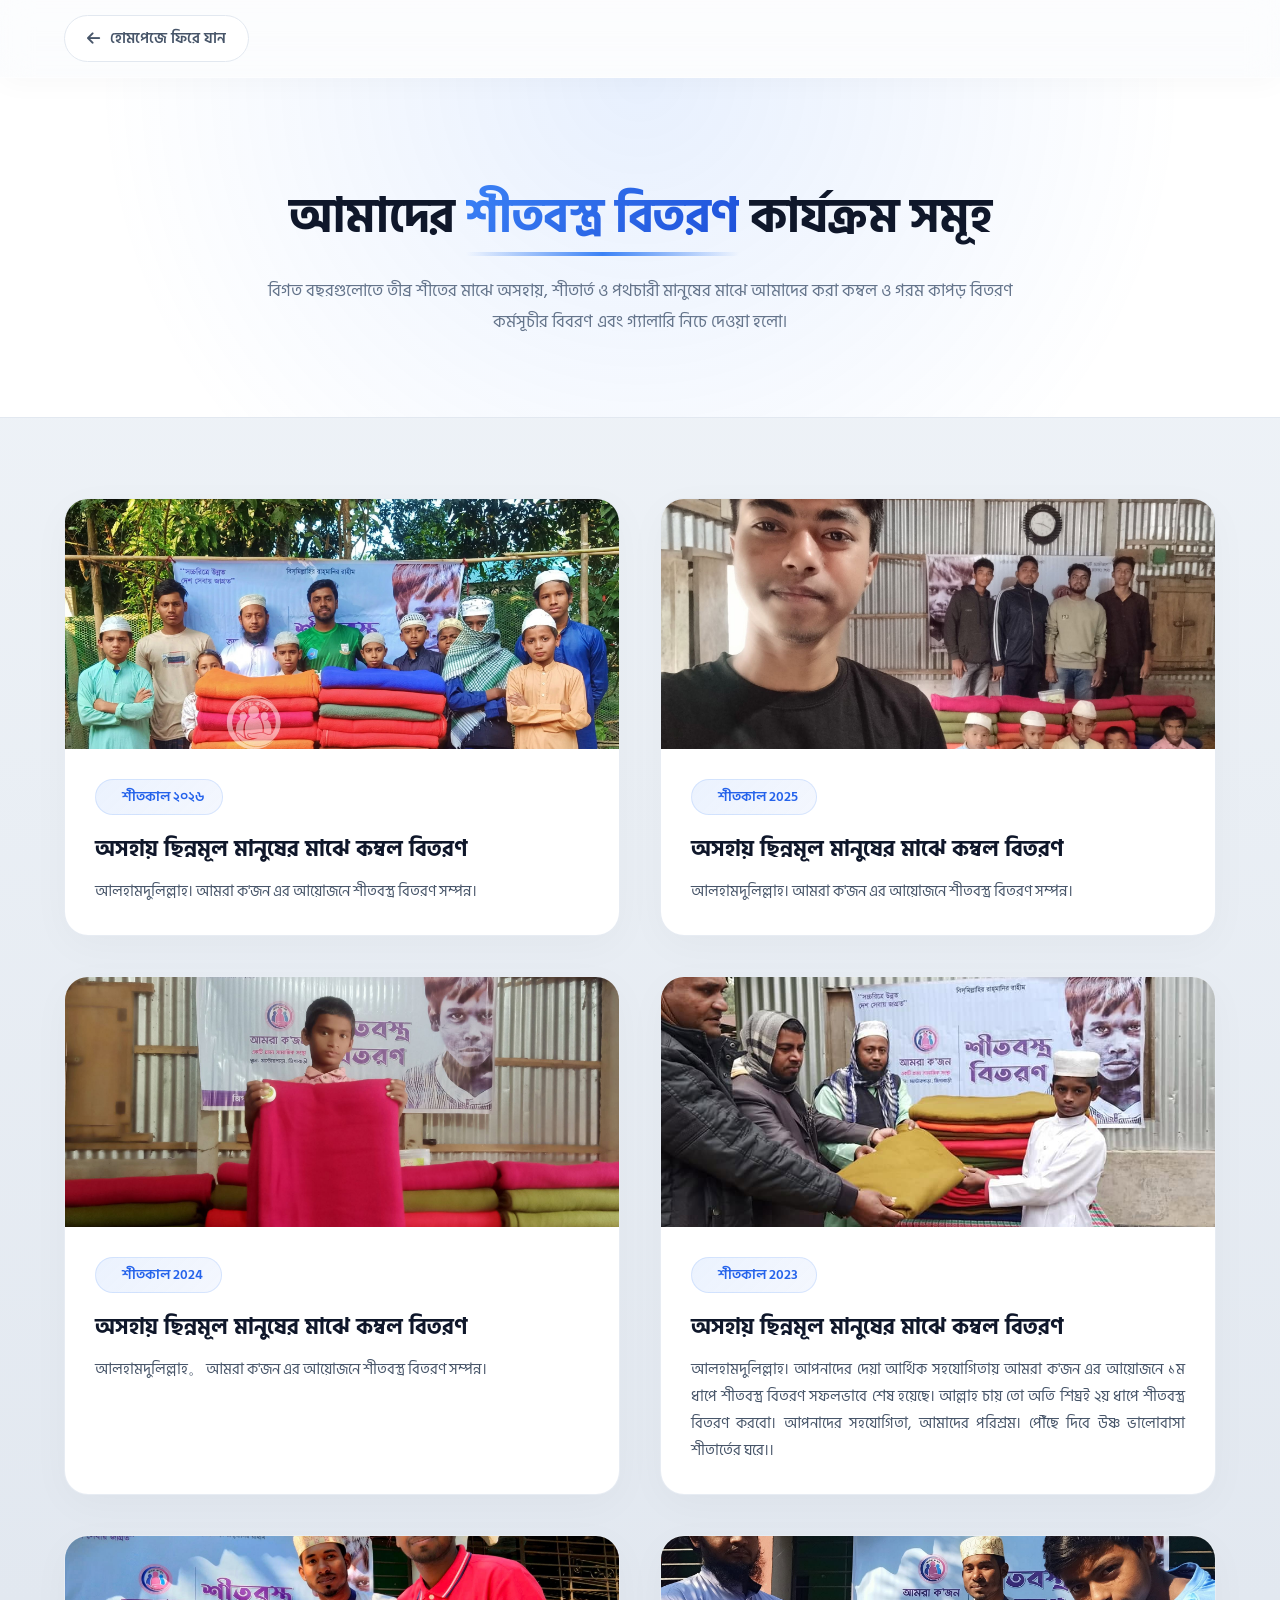
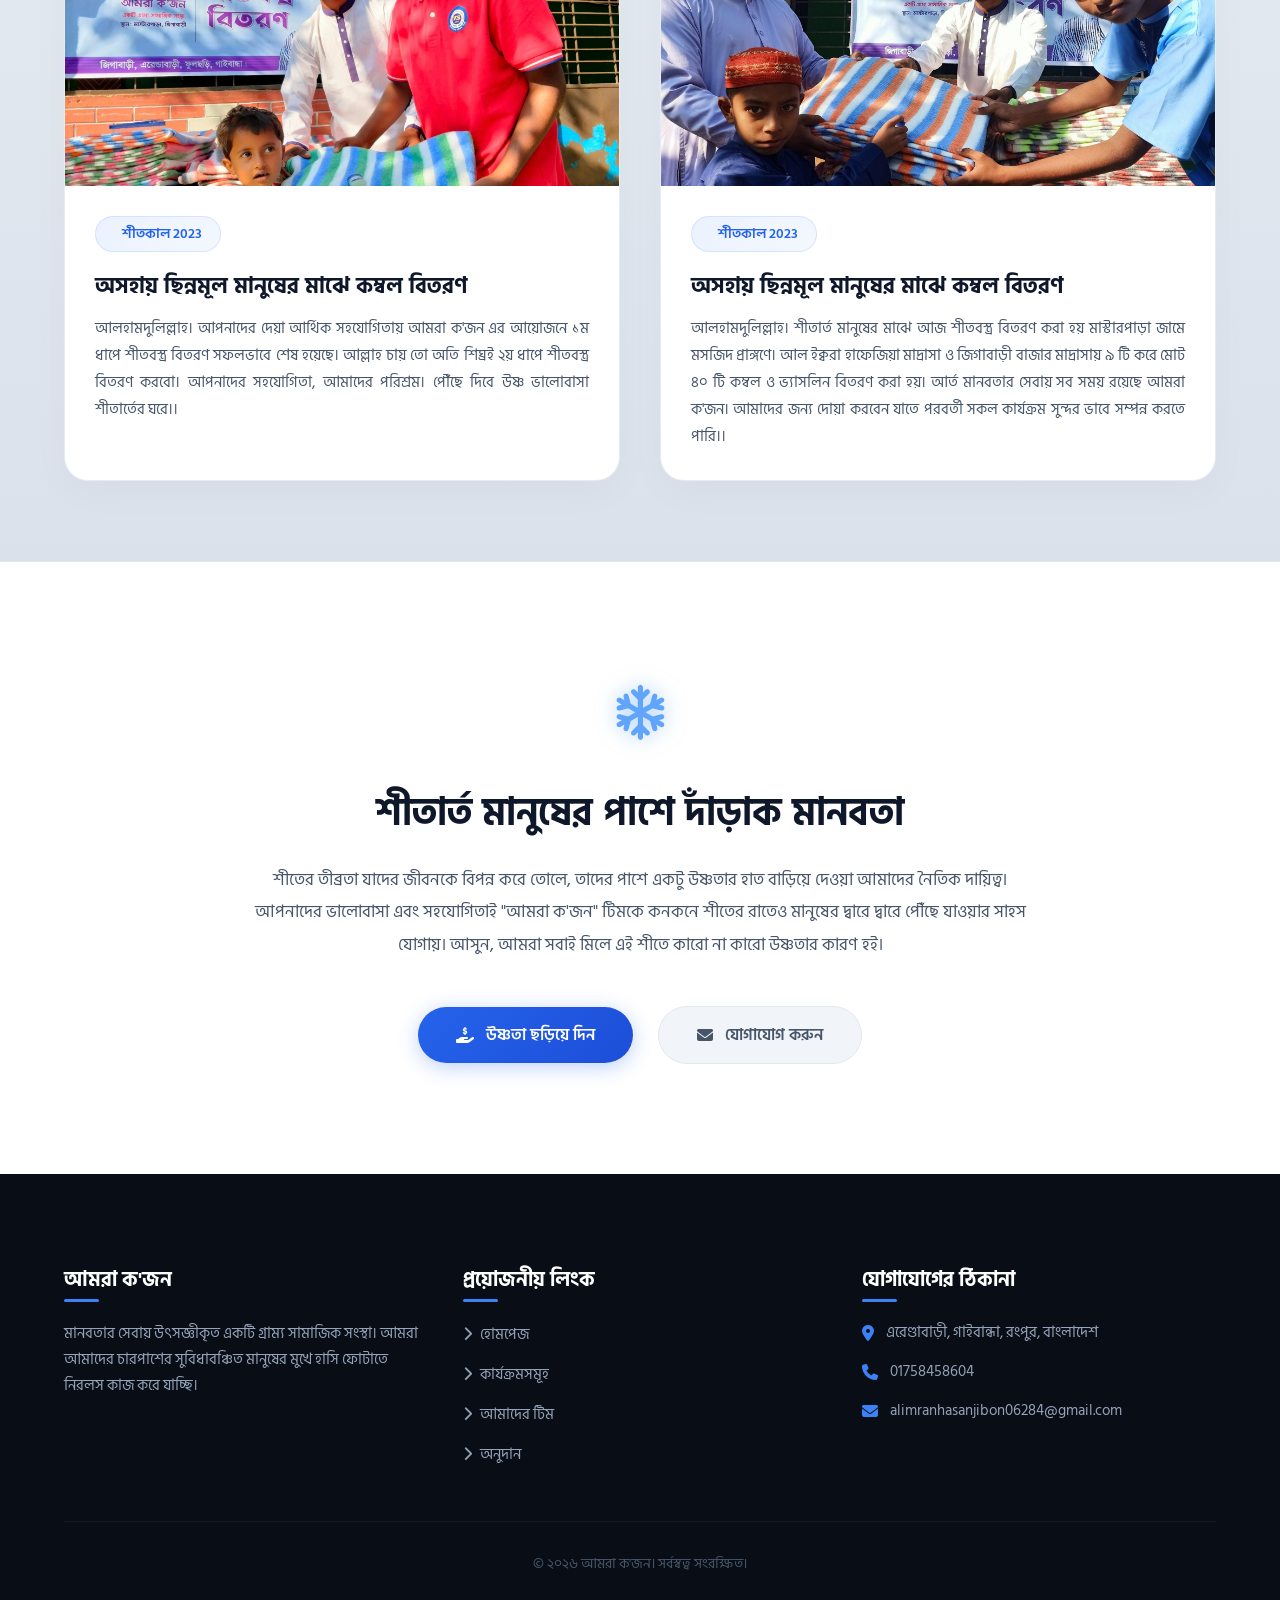
==== winter-clothes.html @ dded43fb "Add files via upload" ====
<!DOCTYPE html>
<html lang="bn">
<head>
    <meta charset="UTF-8">
    <meta name="viewport" content="width=device-width, initial-scale=1.0">
    <title>শীতবস্ত্র বিতরণ - আমরা ক'জন</title>
    <!-- ফন্ট এবং আইকন লিংক -->
    <link href="https://fonts.googleapis.com/css2?family=Hind+Siliguri:wght@400;600;700&display=swap" rel="stylesheet">
    <link rel="stylesheet" href="https://cdnjs.cloudflare.com/ajax/libs/font-awesome/6.4.0/css/all.min.css">
    <!-- সিএসএস ফাইল লিংক -->
    <link rel="stylesheet" href="winter-clothes.css">

    <!-- মোডালটি যেন ঠিকঠাক ওপেন হয় তার জন্য প্রয়োজনীয় সিএসএস ব্যাকআপ -->
    <style>
        /* মোডাল ডিফল্ট অবস্থায় লুকিয়ে থাকবে */
        .modal-overlay {
            position: fixed;
            top: 0;
            left: 0;
            width: 100%;
            height: 100%;
            background-color: rgba(9, 13, 22, 0.85);
            backdrop-filter: blur(8px);
            display: flex;
            align-items: center;
            justify-content: center;
            z-index: 9999;
            opacity: 0;
            pointer-events: none;
            transition: all 0.4s ease;
        }

        /* যখন জাভাস্ক্রিপ্ট active ক্লাস যুক্ত করবে তখন শো করবে */
        .modal-overlay.active {
            opacity: 1;
            pointer-events: auto;
        }

        /* মোডাল বক্সের ভেতরের অ্যানিমেশন */
        .modal-box {
            transform: scale(0.8);
            transition: all 0.4s cubic-bezier(0.175, 0.885, 0.32, 1.275);
        }

        .modal-overlay.active .modal-box {
            transform: scale(1);
        }
    </style>
</head>
<body>

    <!-- ব্যাক বাটন নেভিগেশন -->
    <div class="back-nav">
        <a href="index.html" class="back-btn"><i class="fa-solid fa-arrow-left"></i> হোমপেজে ফিরে যান</a>
    </div>

    <!-- ুইন্টার স্পেশাল হেডার ব্যানার -->
    <section class="winter-header">
        <h1>আমাদের <span class="highlight">শীতবস্ত্র বিতরণ</span> কার্যক্রম সমূহ</h1>
        <p>বিগত বছরগুলোতে তীব্র শীতের মাঝে অসহায়, শীতার্ত ও পথচারী মানুষের মাঝে আমাদের করা কম্বল ও গরম কাপড় বিতরণ কর্মসূচীর বিবরণ এবং গ্যালারি নিচে দেওয়া হলো।</p>
    </section>

    <!-- শীতবস্ত্র ইভেন্ট গ্যালারি সেকশন -->
    <section class="winter-gallery-section">
        <div class="post-container">
            
            <!-- কার্ড ১: ২০২৬ -->
            <div class="post-card">
                <div class="post-img">
                    <img src="winter1.jpg" alt="কম্বল বিতরণ ২০২৬">
                </div>
                <div class="post-info">
                    <span class="post-date"><i class="fa-solid fa-blanket"></i> শীতকাল ২০২৬</span>
                    <h3>অসহায় ছিন্নমূল মানুষের মাঝে কম্বল বিতরণ</h3>
                    <p>আলহামদুলিল্লাহ। আমরা ক'জন এর আয়োজনে শীতবস্ত্র বিতরণ সম্পন্ন।</p>
                </div>
            </div>

            <!-- কার্ড ২: ২০২৫ -->
            <div class="post-card">
                <div class="post-img">
                    <img src="winter2.jpg" alt="কম্বল বিতরণ25">
                </div>
                <div class="post-info">
                    <span class="post-date"><i class="fa-solid fa-blanket"></i> শীতকাল 2025 </span>
                    <h3>অসহায় ছিন্নমূল মানুষের মাঝে কম্বল বিতরণ</h3>
                    <p>আলহামদুলিল্লাহ। আমরা ক'জন এর আয়োজনে শীতবস্ত্র বিতরণ সম্পন্ন।</p>
                </div>
            </div>

            <!-- কার্ড ৩: ২০২৪ -->
            <div class="post-card">
                <div class="post-img">
                    <img src="winter3.jpg" alt="কম্বল বিতরণ25">
                </div>
                <div class="post-info">
                    <span class="post-date"><i class="fa-solid fa-blanket"></i> শীতকাল 2024 </span>
                    <h3>অসহায় ছিন্নমূল মানুষের মাঝে কম্বল বিতরণ</h3>
                    <p>আলহামদুলিল্লাহ。 আমরা ক'জন এর আয়োজনে শীতবস্ত্র বিতরণ সম্পন্ন।</p>
                </div>
            </div>

            <!-- কার্ড ৪: ২০২৩ (ধাপ ১) -->
            <div class="post-card">
                <div class="post-img">
                    <img src="winter4.jpg" alt="কম্বল বিতরণ25">
                </div>
                <div class="post-info">
                    <span class="post-date"><i class="fa-solid fa-blanket"></i> শীতকাল 2023 </span>
                    <h3>অসহায় ছিন্নমূল মানুষের মাঝে কম্বল বিতরণ</h3>
                    <p>আলহামদুলিল্লাহ। আপনাদের দেয়া আর্থিক সহযোগিতায় আমরা ক'জন এর আয়োজনে ১ম ধাপে শীতবস্ত্র বিতরণ সফলভাবে শেষ হয়েছে। আল্লাহ চায় তো অতি শিঘ্রই ২য় ধাপে শীতবস্ত্র বিতরণ করবো। আপনাদের সহযোগিতা, আমাদের পরিশ্রম। পৌঁছে দিবে উষ্ণ ভালোবাসা শীতার্তের ঘরে।।</p>
                </div>
            </div>

            <!-- কার্ড ৫: ২০২৩ (ধাপ ২) -->
            <div class="post-card">
                <div class="post-img">
                    <img src="winter5.jpg" alt="কম্বল বিতরণ25">
                </div>
                <div class="post-info">
                    <span class="post-date"><i class="fa-solid fa-blanket"></i> শীতকাল 2023 </span>
                    <h3>অসহায় ছিন্নমূল মানুষের মাঝে কম্বল বিতরণ</h3>
                    <p>আলহামদুলিল্লাহ। আপনাদের দেয়া আর্থিক সহযোগিতায় আমরা ক'জন এর আয়োজনে ১ম ধাপে শীতবস্ত্র বিতরণ সফলভাবে শেষ হয়েছে। আল্লাহ চায় তো অতি শিঘ্রই ২য় ধাপে শীতবস্ত্র বিতরণ করবো। আপনাদের সহযোগিতা, আমাদের পরিশ্রম। পৌঁছে দিবে উষ্ণ ভালোবাসা শীতার্তের ঘরে।।</p>
                </div>
            </div>

            <!-- কার্ড ৬: ২০২৩ (মাদ্রাসা ও এতিমখানা) -->
            <div class="post-card">
                <div class="post-img">
                    <img src="winter6.jpg" alt="কম্বল বিতরণ25">
                </div>
                <div class="post-info">
                    <span class="post-date"><i class="fa-solid fa-blanket"></i> শীতকাল 2023 </span>
                    <h3>অসহায় ছিন্নমূল মানুষের মাঝে কম্বল বিতরণ</h3>
                    <p>আলহামদুলিল্লাহ। শীতার্ত মানুষের মাঝে আজ শীতবস্ত্র বিতরণ করা হয় মাস্টারপাড়া জামে মসজিদ প্রাঙ্গণে। আল ইক্বরা হাফেজিয়া মাদ্রাসা ও জিগাবাড়ী বাজার মাদ্রাসায় ৯ টি করে মোট ৪০ টি কম্বল ও ভ্যাসলিন বিতরণ করা হয়। আর্ত মানবতার সেবায় সব সময় রয়েছে আমরা ক'জন। আমাদের জন্য দোয়া করবেন যাতে পরবর্তী সকল কার্যক্রম সুন্দর ভাবে সম্পন্ন করতে পারি।।</p>
                </div>
            </div>

        </div>
    </section>

    <!-- সমাপনী বার্তা সেকশন -->
    <section class="winter-closing-section">
        <div class="closing-content">
            <div class="snowflake-icon"><i class="fa-regular fa-snowflake"></i></div>
            <h2>শীতার্ত মানুষের পাশে দাঁড়াক মানবতা</h2>
            <p>শীতের তীব্রতা যাদের জীবনকে বিপন্ন করে তোলে, তাদের পাশে একটু উষ্ণতার হাত বাড়িয়ে দেওয়া আমাদের নৈতিক দায়িত্ব। আপনাদের ভালোবাসা এবং সহযোগিতাই "আমরা ক'জন" টিমকে কনকনে শীতের রাতেও মানুষের দ্বারে দ্বারে পৌঁছে যাওয়ার সাহস যোগায়। আসুন, আমরা সবাই মিলে এই শীতে কারো না কারো উষ্ণতার কারণ হই।</p>
            <div class="closing-buttons">
                <!-- বাটন ও ট্যাগ ওভারল্যাপ এখানে ফিক্স করা হয়েছে -->
                <button onclick="openDonationModal()" class="donate-btn-nav"><i class="fa-solid fa-hand-holding-dollar"></i> উষ্ণতা ছড়িয়ে দিন</button>
                <a href="index.html#contact" class="contact-now-btn"><i class="fa-solid fa-envelope"></i> যোগাযোগ করুন</a>
            </div>
        </div>
    </section>



    
    <!-- উইন্টার ফুটার সেকশন -->
    <footer class="winter-footer">
        <div class="footer-container">
            <div class="footer-about">
                <h3>আমরা ক'জন</h3>
                <p>মানবতার সেবায় উৎসজ্ঞীকৃত একটি গ্রাম্য সামাজিক সংস্থা। আমরা আমাদের চারপাশের সুবিধাবঞ্চিত মানুষের মুখে হাসি ফোটাতে নিরলস কাজ করে যাচ্ছি।</p>
            </div>
            <div class="footer-links">
                <h4>প্রয়োজনীয় লিংক</h4>
                <ul>
                    <li><a href="index.html#home"><i class="fa-solid fa-chevron-right"></i> হোমপেজ</a></li>
                    <li><a href="index.html#activities"><i class="fa-solid fa-chevron-right"></i> কার্যক্রমসমূহ</a></li>
                    <li><a href="index.html#teams"><i class="fa-solid fa-chevron-right"></i> আমাদের টিম</a></li>
                    <li><a href="index.html#donation"><i class="fa-solid fa-chevron-right"></i> অনুদান</a></li>
                </ul>
            </div>
            <div class="footer-contact">
                <h4>যোগাযোগের ঠিকানা</h4>
                <p><i class="fa-solid fa-location-dot"></i> এরেণ্ডাবাড়ী, গাইবান্ধা, রংপুর, বাংলাদেশ</p>
                <p><i class="fa-solid fa-phone"></i> 01758458604</p>
                <p><i class="fa-solid fa-envelope"></i> alimranhasanjibon06284@gmail.com</p> <!-- ভুল p ট্যাগ ফিক্সড -->
            </div>
        </div>
        <div class="footer-bottom">
            <p>&copy; ২০২৬ আমরা ক'জন। সর্বস্বত্ব সংরক্ষিত।</p>
        </div>
    </footer>

    <!-- ডোনেশন পপ-আপ মোডাল (Donation Modal) -->
    <div id="donationModal" class="modal-overlay">
        <div class="modal-box">
            <!-- পপ-আপ বন্ধ করার ক্রস বাটন -->
            <button class="close-modal-btn" onclick="closeDonationModal()">&times;</button>
            
            <div class="modal-header">
                <i class="fa-solid fa-heart-circle-check"></i>
                <h3>মানবতার কল্যাণে এগিয়ে আসুন</h3>
                <p>আপনার পাঠানো সামান্য অনুদান অসহায় মানুষের মুখে হাসি ফোটাতে পারে। নিচের যেকোনো নম্বরে আপনার সাহায্য পাঠাতে পারেন।</p>
            </div>

            <div class="payment-methods">
                <!-- বিকাশ অ্যাকাউন্ট কার্ড -->
                <div class="payment-card bkash">
                    <div class="payment-logo">
                        <span>বিকাশ (Personal)</span>
                    </div>
                    <div class="number-area">
                        <span class="phone-number" id="bkashNumber">01758458604</span> 
                        <div class="action-btns">
                            <a href="tel:*247*" class="direct-pay-btn"><i class="fa-solid fa-mobile-screen"></i> সরাসরি পাঠান</a>
                            <button class="copy-btn" onclick="copyNumber('bkashNumber', this)"><i class="fa-regular fa-copy"></i> কপি</button>
                        </div>
                    </div>
                </div>

                <!-- নগদ অ্যাকাউন্ট কার্ড -->
                <div class="payment-card nagad">
                    <div class="payment-logo">
                        <span>নগদ (Personal)</span>
                    </div>
                    <div class="number-area">
                        <span class="phone-number" id="nagadNumber">01758458604</span> 
                        <div class="action-btns">
                            <a href="tel:*167*" class="direct-pay-btn"><i class="fa-solid fa-mobile-screen"></i> সরাসরি পাঠান</a>
                            <button class="copy-btn" onclick="copyNumber('nagadNumber', this)"><i class="fa-regular fa-copy"></i> কপি</button>
                        </div>
                    </div>
                </div>
            </div>

            <div class="modal-footer-text">
                <p><i class="fa-solid fa-circle-info"></i> টাকা পাঠানোর পর দয়া করে আমাদের সাথে যোগাযোগ করুন।</p>
            </div>
        </div>
    </div>

    <!-- মোডাল ওপেন, ক্লোজ এবং নম্বর কপি করার জাভাস্ক্রিপ্ট কোড -->
    <script>
    // মোডাল ওপেন করার সুনির্দিষ্ট ফাংশন
    function openDonationModal() {
        const modal = document.getElementById('donationModal');
        if (modal) {
            modal.classList.add('active');
        }
    }

    // মোডাল বন্ধ করার ফাংশন
    function closeDonationModal() {
        const modal = document.getElementById('donationModal');
        if (modal) {
            modal.classList.remove('active');
        }
    }

    // মোডালের বাইরে ক্লিক করলে যেন বন্ধ হয়ে যায়
    window.onclick = function(event) {
        const modal = document.getElementById('donationModal');
        if (event.target == modal) {
            modal.classList.remove('active');
        }
    }

    // নম্বর কপি করার ফাংশন
    function copyNumber(elementId, button) {
        const numberText = document.getElementById(elementId).innerText;
        navigator.clipboard.writeText(numberText).then(() => {
            const originalText = button.innerHTML;
            button.innerHTML = '<i class="fa-solid fa-check"></i> কপিড!';
            button.style.backgroundColor = '#10b981';
            button.style.borderColor = '#10b981';
            
            setTimeout(() => {
                button.innerHTML = originalText;
                button.style.backgroundColor = '';
                button.style.borderColor = '';
            }, 2000);
        }).catch(err => {
            console.error('কপি করা যায়নি: ', err);
        });
    }
    </script>

</body>
</html>
---- winter-clothes.css ----
/* ==========================================================================
   ১. গ্লোবাল রিসেট এবং উইন্টার থিম সেটআপ (Global Setup)
   ========================================================================== */
* {
    margin: 0;
    padding: 0;
    box-sizing: border-box;
    font-family: 'Hind Siliguri', sans-serif;
    scroll-behavior: smooth;
}

body {
    background: linear-gradient(180deg, #f1f5f9 0%, #e2e8f0 50%, #cbd5e1 100%);
    color: #1e293b;
    overflow-x: hidden;
}

/* কাস্টম স্ক্রোলবার */
::-webkit-scrollbar {
    width: 10px;
}
::-webkit-scrollbar-track {
    background: #090d16;
}
::-webkit-scrollbar-thumb {
    background: linear-gradient(135deg, #3b82f6 0%, #1d4ed8 100%);
    border-radius: 5px;
}

/* ==========================================================================
   ২. টপ নেভিগেশন বার (Sticky Navigation)
   ========================================================================== */
.back-nav {
    padding: 15px 5%;
    background: rgba(255, 255, 255, 0.75);
    backdrop-filter: blur(15px);
    -webkit-backdrop-filter: blur(15px);
    box-shadow: 0 4px 30px rgba(0, 0, 0, 0.03);
    position: sticky;
    top: 0;
    z-index: 1000;
    border-bottom: 1px solid rgba(255, 255, 255, 0.5);
}

.back-btn {
    text-decoration: none;
    color: #475569;
    font-weight: 600;
    font-size: 15px;
    display: inline-flex;
    align-items: center;
    gap: 10px;
    padding: 10px 22px;
    border-radius: 50px;
    background-color: #ffffff;
    border: 1px solid #e2e8f0;
    transition: all 0.4s cubic-bezier(0.175, 0.885, 0.32, 1.275);
}

.back-btn i {
    transition: transform 0.3s ease;
}

.back-btn:hover {
    color: #ffffff;
    background: linear-gradient(135deg, #3b82f6 0%, #1d4ed8 100%);
    box-shadow: 0 8px 25px rgba(37, 99, 235, 0.4);
    border-color: transparent;
    transform: scale(1.05);
}

.back-btn:hover i {
    transform: translateX(-5px);
}

/* ==========================================================================
   ৩. গর্জিয়াস উইন্টার হেডার (Hero Section with Entry Animation)
   ========================================================================== */
.winter-header {
    padding: 100px 20px 80px 20px;
    text-align: center;
    background: radial-gradient(circle at top, rgba(59, 130, 246, 0.12) 0%, transparent 75%), #ffffff;
    border-bottom: 1px solid #e2e8f0;
    animation: dropDownHeader 1s cubic-bezier(0.165, 0.84, 0.44, 1);
}

.winter-header h1 {
    font-size: 48px;
    color: #0f172a;
    font-weight: 700;
    margin-bottom: 20px;
    letter-spacing: -0.5px;
}

.winter-header .highlight {
    background: linear-gradient(135deg, #3b82f6 0%, #1d4ed8 100%);
    -webkit-background-clip: text;
    -webkit-text-fill-color: transparent;
    display: inline-block;
    position: relative;
}

/* হেডারের লেখার নিচে একটা গর্জিয়াস উইন্টার গ্লো */
.winter-header .highlight::after {
    content: '';
    position: absolute;
    bottom: 0;
    left: 0;
    width: 100%;
    height: 4px;
    background: linear-gradient(90deg, transparent, #3b82f6, transparent);
}

.winter-header p {
    color: #64748b;
    max-width: 750px;
    margin: 15px auto 0 auto;
    font-size: 17px;
    line-height: 1.8;
}

/* ==========================================================================
   ৪. গ্যালারি গ্রিড এবং প্রিমিয়াম ৩ডি কার্ডস (Card Grid & Animations)
   ========================================================================== */
.winter-gallery-section {
    padding: 80px 5%;
    max-width: 1300px;
    margin: 0 auto;
}

.post-container {
    display: grid;
    grid-template-columns: repeat(auto-fit, minmax(360px, 1fr));
    gap: 40px;
}

/* রেডিমেড ৩ডি কার্ড ও ওয়াও এন্ট্রান্স অ্যানিমেশন */
.post-card {
    background: #ffffff;
    border-radius: 24px;
    overflow: hidden;
    box-shadow: 0 10px 40px rgba(15, 23, 42, 0.03);
    border: 1px solid rgba(226, 232, 240, 0.8);
    display: flex;
    flex-direction: column;
    opacity: 0; /* শুরুতে হাইড থাকবে, অ্যানিমেশন দিয়ে শো হবে */
    transform: translateY(40px);
    animation: CardFlyIn 0.8s cubic-bezier(0.25, 1, 0.5, 1) forwards;
}

/* প্রতিটি কার্ড একের পর এক স্টাইলিশভাবে ভেসে উঠবে (Staggered Animation Delay) */
.post-card:nth-child(1) { animation-delay: 0.1s; }
.post-card:nth-child(2) { animation-delay: 0.2s; }
.post-card:nth-child(3) { animation-delay: 0.3s; }
.post-card:nth-child(4) { animation-delay: 0.4s; }
.post-card:nth-child(5) { animation-delay: 0.5s; }
.post-card:nth-child(6) { animation-delay: 0.6s; }

.post-img {
    position: relative;
    width: 100%;
    height: 250px;
    overflow: hidden;
    background-color: #f1f5f9;
}

.post-img img {
    width: 100%;
    height: 100%;
    object-fit: cover;
    transition: transform 1.2s cubic-bezier(0.165, 0.84, 0.44, 1);
}

/* ইমেজের ওপর মডার্ন ব্লু ওভারলে এফেক্ট */
.post-img::after {
    content: '';
    position: absolute;
    top: 0;
    left: 0;
    width: 100%;
    height: 100%;
    background: linear-gradient(to bottom, transparent 60%, rgba(15, 23, 42, 0.4));
    opacity: 0;
    transition: opacity 0.4s ease;
}

/* 🚀 চোখের পলকে ৩ডি হোভার অ্যানিমেশন */
.post-card:hover {
    transform: translateY(-15px) scale(1.02) rotateX(1deg);
    box-shadow: 0 35px 60px rgba(37, 99, 235, 0.15), 0 10px 20px rgba(0, 0, 0, 0.02);
    border-color: rgba(37, 99, 235, 0.3);
}

.post-card:hover .post-img img {
    transform: scale(1.12) rotate(1deg); /* ছবি জুম এবং হালকা বাঁকা হবে */
}

.post-card:hover .post-img::after {
    opacity: 1;
}

.post-info {
    padding: 30px;
    display: flex;
    flex-direction: column;
    flex-grow: 1;
}

/* ক্রিয়েটিভ ডেট ব্যাজ অ্যানিমেশন */
.post-date {
    display: inline-flex;
    align-items: center;
    gap: 8px;
    background: linear-gradient(135deg, rgba(59, 130, 246, 0.1) 0%, rgba(37, 99, 235, 0.05) 100%);
    color: #2563eb;
    padding: 6px 18px;
    border-radius: 50px;
    font-size: 13.5px;
    font-weight: 600;
    width: fit-content;
    margin-bottom: 18px;
    border: 1px solid rgba(59, 130, 246, 0.15);
    transition: transform 0.4s ease;
}

.post-card:hover .post-date {
    transform: translateX(5px); /* হোভার করলে ব্যাজ ডানে সরবে */
}

.post-info h3 {
    font-size: 22px;
    color: #0f172a;
    font-weight: 700;
    line-height: 1.5;
    margin-bottom: 12px;
    transition: color 0.3s ease, transform 0.4s ease;
}

.post-card:hover .post-info h3 {
    color: #2563eb;
    transform: translateX(5px); /* হেডিংও ডানে সরবে */
}

.post-info p {
    font-size: 15px;
    color: #475569;
    line-height: 1.8;
    text-align: justify;
}

/* ==========================================================================
   ৫. ইমোশনাল সমাপনী বার্তা (Closing Note Section)
   ========================================================================== */
.winter-closing-section {
    padding: 110px 5%;
    background-color: #ffffff;
    text-align: center;
    border-top: 1px solid #e2e8f0;
}

.closing-content {
    max-width: 800px;
    margin: 0 auto;
}

/* অটোমেটিক লাইভ স্পিনিং স্নো-ফ্লেক */
.closing-content .snowflake-icon {
    font-size: 55px;
    color: #60a5fa;
    margin-bottom: 22px;
    display: inline-block;
    animation: spinSnow 10s linear infinite;
    filter: drop-shadow(0 0 10px rgba(96, 165, 250, 0.5));
}

.closing-content h2 {
    font-size: 38px;
    color: #0f172a;
    margin-bottom: 20px;
    font-weight: 700;
}

.closing-content p {
    color: #475569;
    font-size: 17px;
    line-height: 1.9;
    margin-bottom: 45px;
}

.closing-buttons {
    display: flex;
    justify-content: center;
    gap: 25px;
    flex-wrap: wrap;
    align-items: center;
}

/* 🎯 বাটন ফিক্স ও জীবন্ত পালস অ্যানিমেশন */
.donate-btn-nav, .contact-now-btn {
    text-decoration: none;
    padding: 15px 38px;
    border-radius: 50px;
    font-weight: 600;
    font-size: 16px;
    display: inline-flex;
    align-items: center;
    gap: 12px;
    cursor: pointer;
    border: none;
    transition: all 0.4s cubic-bezier(0.175, 0.885, 0.32, 1.275);
}

.donate-btn-nav {
    background: linear-gradient(135deg, #2563eb 0%, #1d4ed8 100%);
    color: #ffffff !important;
    box-shadow: 0 4px 20px rgba(37, 99, 235, 0.3);
    animation: buttonPulse 2s infinite; /* বাটনটি লাইভ পাম্প করতে থাকবে */
}

.donate-btn-nav i {
    transition: transform 0.4s ease;
}

.donate-btn-nav:hover {
    transform: translateY(-5px) scale(1.03);
    box-shadow: 0 20px 35px rgba(37, 99, 235, 0.45);
    animation: none; /* হোভার করলে কাঁপা বন্ধ হবে */
}

.donate-btn-nav:hover i {
    transform: rotate(360deg) scale(1.2); /* আইকনটি ঘুরবে */
}

.contact-now-btn {
    background-color: #f1f5f9;
    color: #475569 !important;
    border: 1px solid #e2e8f0;
}

.contact-now-btn:hover {
    background-color: #e2e8f0;
    color: #0f172a !important;
    transform: translateY(-5px);
    box-shadow: 0 12px 25px rgba(0, 0, 0, 0.08);
}

/* ==========================================================================
   ৬. প্রিমিয়াম ডার্ক ফুটার (Dark Luxury Footer)
   ========================================================================== */
.winter-footer {
    background-color: #090d16;
    color: #94a3b8;
    padding: 90px 5% 30px 5%;
}

.footer-container {
    max-width: 1300px;
    margin: 0 auto;
    display: grid;
    grid-template-columns: repeat(auto-fit, minmax(280px, 1fr));
    gap: 45px;
    padding-bottom: 40px;
    border-bottom: 1px solid rgba(255, 255, 255, 0.06);
}

.footer-about h3, .footer-links h4, .footer-contact h4 {
    color: #ffffff;
    font-size: 20px;
    margin-bottom: 25px;
    font-weight: 700;
    position: relative;
    width: fit-content;
}

.footer-about h3::after, .footer-links h4::after, .footer-contact h4::after {
    content: '';
    position: absolute;
    bottom: -6px;
    left: 0;
    width: 35px;
    height: 3px;
    background: #3b82f6;
    border-radius: 2px;
}

.footer-about p {
    line-height: 1.8;
    font-size: 14.5px;
}

.footer-links ul {
    list-style: none;
}

.footer-links li {
    margin-bottom: 14px;
}

.footer-links a {
    text-decoration: none;
    color: #94a3b8;
    font-size: 14.5px;
    transition: all 0.3s ease;
    display: inline-flex;
    align-items: center;
    gap: 8px;
}

.footer-links a:hover {
    color: #3b82f6;
    transform: translateX(8px); /* মেনু একটু বেশি ডানদিকে সরবে */
}

.footer-contact p {
    margin-bottom: 16px;
    font-size: 14.5px;
    display: flex;
    align-items: center;
    gap: 12px;
}

.footer-contact i {
    color: #3b82f6;
    font-size: 16px;
}

.footer-bottom {
    max-width: 1300px;
    margin: 0 auto;
    padding-top: 30px;
    text-align: center;
    font-size: 14px;
    color: #475569;
}

/* ==========================================================================
   Animation Keyframes (অ্যানিমেশনের জাদুঘর)
   ========================================================================== */
@keyframes spinSnow {
    100% { transform: rotate(360deg); }
}

@keyframes dropDownHeader {
    from {
        opacity: 0;
        transform: translateY(-50px);
    }
    to {
        opacity: 1;
        transform: translateY(0);
    }
}

@keyframes CardFlyIn {
    from {
        opacity: 0;
        transform: translateY(50px) scale(0.95);
    }
    to {
        opacity: 1;
        transform: translateY(0) scale(1);
    }
}

@keyframes buttonPulse {
    0% {
        box-shadow: 0 0 0 0 rgba(37, 99, 235, 0.5);
    }
    70% {
        box-shadow: 0 0 0 15px rgba(37, 99, 235, 0);
    }
    100% {
        box-shadow: 0 0 0 0 rgba(37, 99, 235, 0);
    }
}

/* ==========================================================================
   ৭. সম্পূর্ণ আধুনিক রেসপন্সিভনেস (Mobile, Tablet & Small Screen Fixes)
   ========================================================================== */

/* ১. বড় স্ক্রিনের ট্যাবলেট ও ছোট ল্যাপটপ (Tablets & Small Laptops) */
@media (max-width: 1024px) {
    .winter-gallery-section {
        padding: 60px 4%;
    }
    .post-container {
        grid-template-columns: repeat(auto-fit, minmax(300px, 1fr));
        gap: 30px;
    }
}

/* ২. ছোট ট্যাবলেট ও পোর্ট্রেট ভিউ (Portrait Tablets & iPad Screen) */
@media (max-width: 768px) {
    /* হেডার সেকশন ফিক্স */
    .winter-header { 
        padding: 70px 20px 50px 20px; 
    }
    .winter-header h1 { 
        font-size: 34px; 
    }
    .winter-header p { 
        font-size: 16px; 
        line-height: 1.7;
    }

    /* গ্যালারি গ্রিড ফিক্স */
    .post-container { 
        grid-template-columns: repeat(auto-fit, minmax(280px, 1fr));
        gap: 25px; 
    }
    .post-img {
        height: 220px;
    }
    .post-info {
        padding: 22px;
    }
    .post-info h3 {
        font-size: 20px;
    }

    /* সমাপনী বার্তা */
    .winter-closing-section {
        padding: 70px 5%;
    }
    .closing-content h2 { 
        font-size: 28px; 
    }
    .closing-content p {
        font-size: 15.5px;
        margin-bottom: 30px;
    }

    /* ফুটার ফিক্স (সবগুলো ১ কলামে আসবে) */
    .footer-container { 
        grid-template-columns: 1fr; 
        gap: 35px; 
        padding-bottom: 30px;
    }
}

/* ৩. স্ট্যান্ডার্ড এবং ছোট সাইজের স্মার্টফোন (Standard Mobile Screen Fix) */
@media (max-width: 576px) {
    body {
        font-size: 14px;
    }

    /* টপ নেভিগেশন বার ফিক্স */
    .back-nav {
        padding: 12px 15px;
        display: flex;
        justify-content: center;
    }
    .back-btn {
        padding: 8px 18px;
        font-size: 14px;
        width: 100%;
        justify-content: center;
    }

    /* গর্জিয়াস উইন্টার হেডার মোবাইল ফিক্স */
    .winter-header {
        padding: 50px 15px 40px 15px;
    }
    .winter-header h1 {
        font-size: 26px;
        line-height: 1.3;
        margin-bottom: 12px;
    }
    .winter-header p {
        font-size: 14.5px;
        line-height: 1.6;
    }

    /* গ্যালারি ও কার্ড মোবাইল ফিক্স */
    .winter-gallery-section {
        padding: 40px 15px;
    }
    .post-container {
        grid-template-columns: 1fr; /* মোবাইলে সিঙ্গেল কলাম */
        gap: 20px;
    }
    .post-card {
        border-radius: 16px;
        transform: translateY(0); 
        animation: CardFlyIn 0.6s ease-out forwards;
    }
    .post-card:hover {
        transform: translateY(-5px);
        box-shadow: 0 15px 30px rgba(37, 99, 235, 0.1);
    }
    .post-img {
        height: 200px;
    }
    .post-info {
        padding: 20px;
    }
    .post-info h3 {
        font-size: 18.5px;
    }
    .post-info p {
        font-size: 14px;
        line-height: 1.6;
        text-align: left;
    }
    .post-date {
        padding: 4px 14px;
        font-size: 12.5px;
        margin-bottom: 14px;
    }

    /* সমাপনী বার্তা ও বাটন মোবাইল ফিক্স */
    .winter-closing-section {
        padding: 50px 15px;
    }
    .closing-content .snowflake-icon {
        font-size: 40px;
        margin-bottom: 15px;
    }
    .closing-content h2 {
        font-size: 22px;
        line-height: 1.4;
    }
    .closing-content p {
        font-size: 14.5px;
        line-height: 1.6;
    }
    
    .closing-buttons {
        flex-direction: column; /* বাটন দুটি একটার নিচে আরেকটা আসবে */
        gap: 12px;
        width: 100%;
    }
    .donate-btn-nav, .contact-now-btn {
        width: 100%;
        justify-content: center;
        padding: 12px 20px;
        font-size: 15px;
    }

    /* ফুটার মোবাইল ফিক্স */
    .winter-footer {
        padding: 50px 20px 20px 20px;
    }
    .footer-container {
        gap: 25px;
    }
    .footer-about h3, .footer-links h4, .footer-contact h4 {
        font-size: 18px;
        margin-bottom: 15px;
    }
    .footer-contact p, .footer-links a, .footer-about p {
        font-size: 13.5px;
        line-height: 1.6;
    }
    .footer-bottom {
        padding-top: 20px;
        font-size: 12.5px;
    }
}
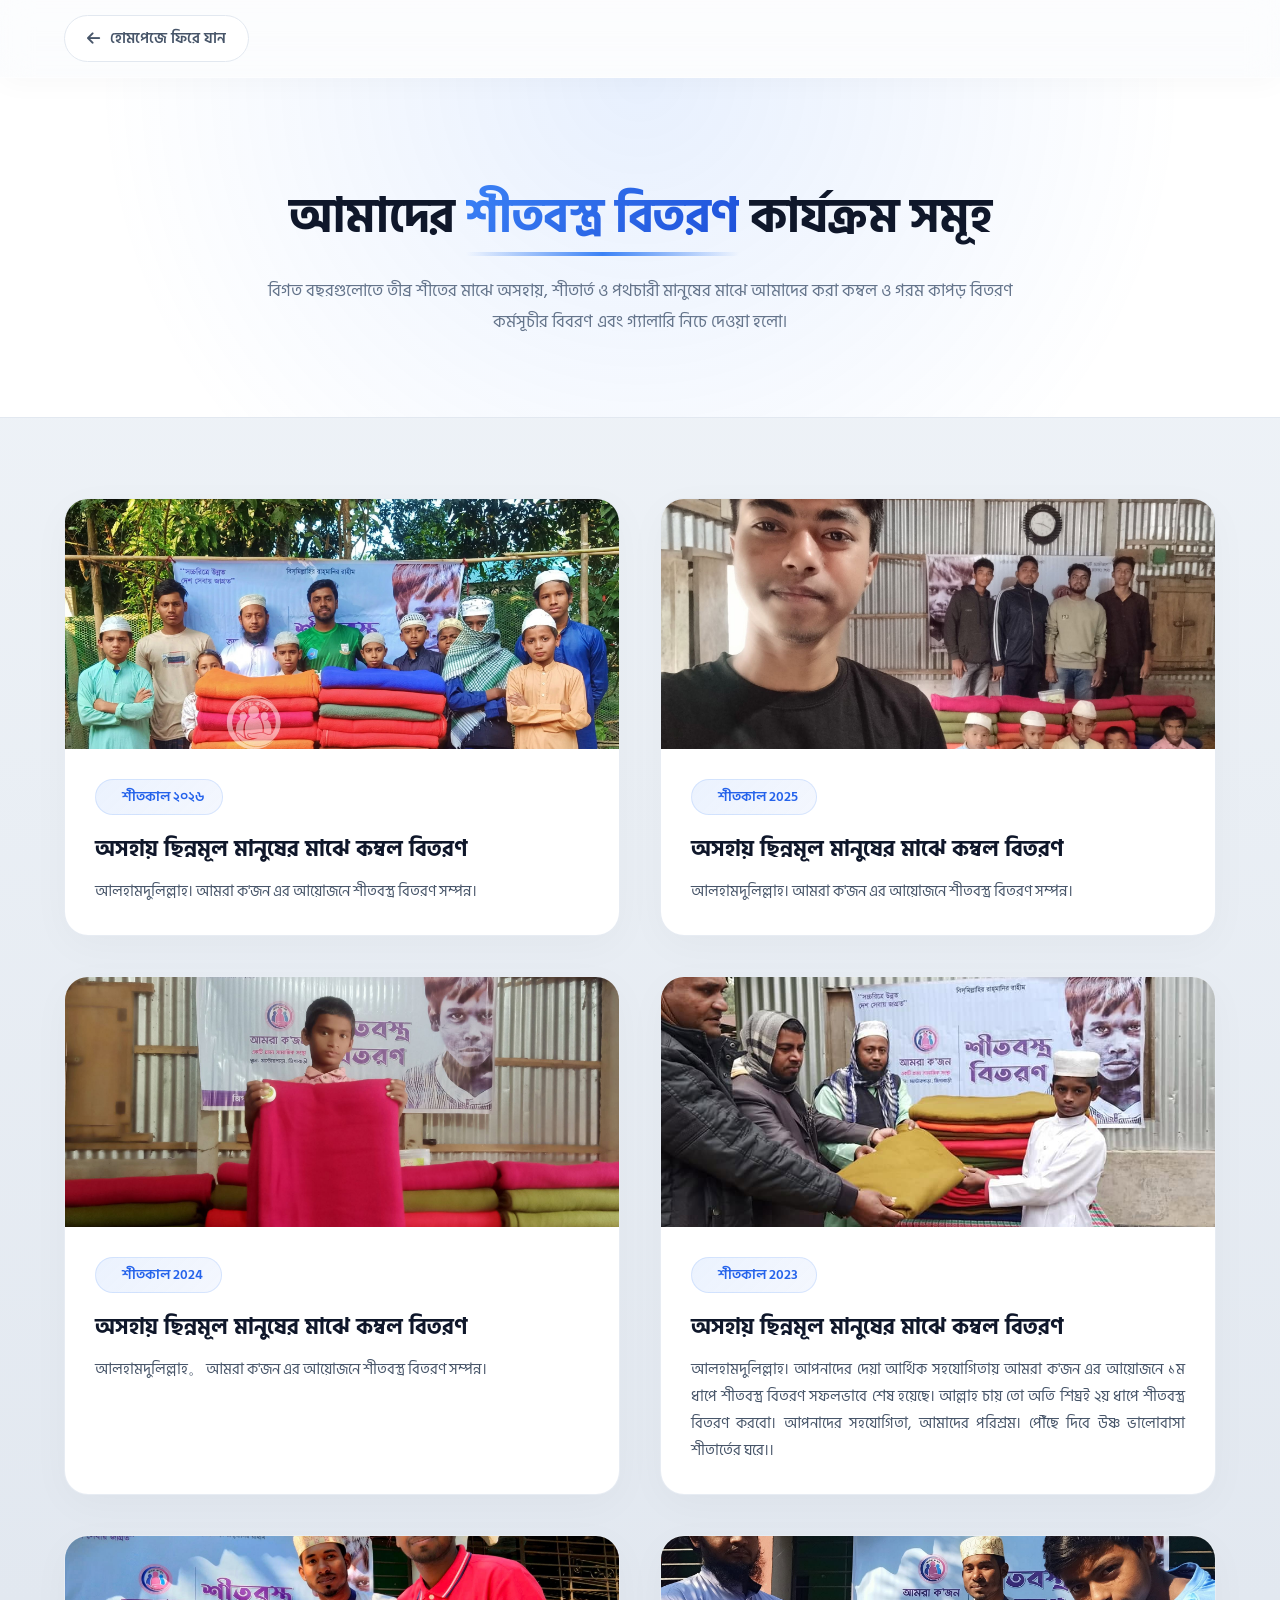
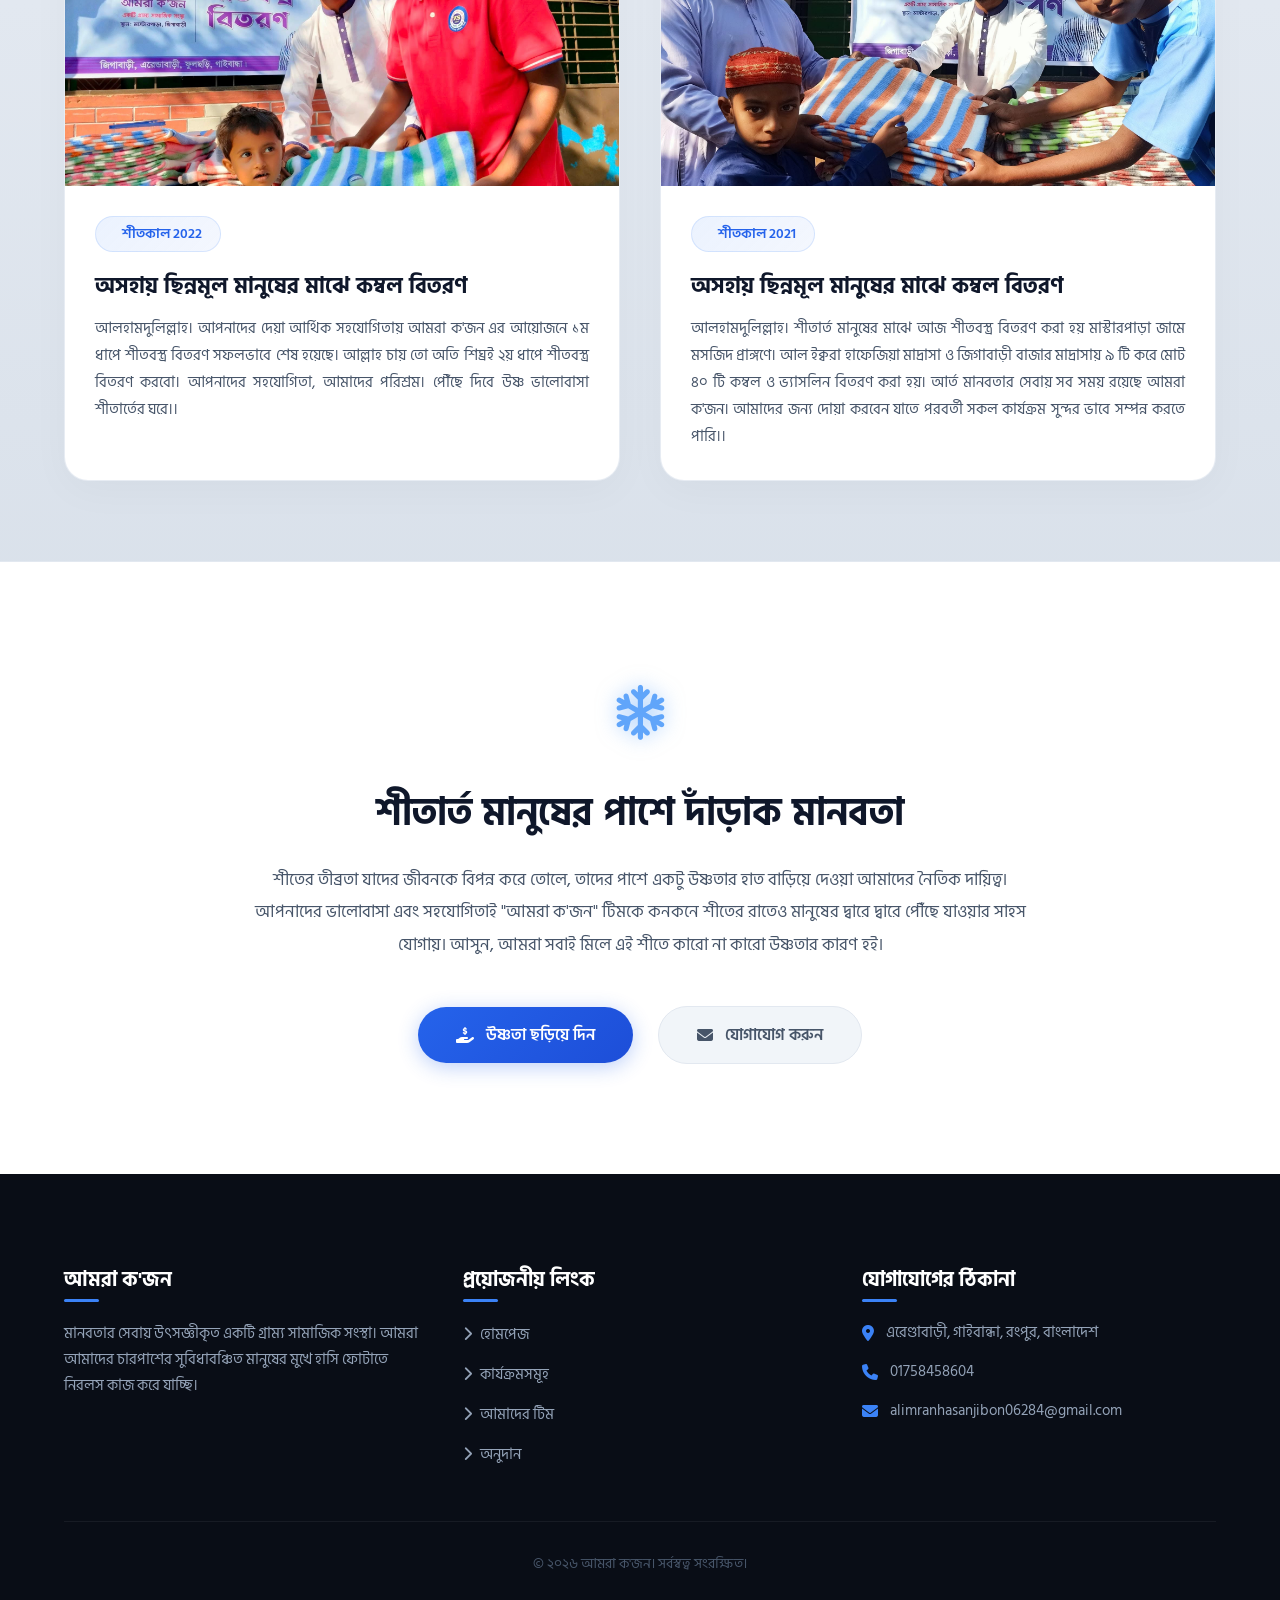
==== commit 22123d6d: "Update winter-clothes.html" ====
--- a/winter-clothes.html
+++ b/winter-clothes.html
@@ -118,7 +118,7 @@
                     <img src="winter5.jpg" alt="কম্বল বিতরণ25">
                 </div>
                 <div class="post-info">
-                    <span class="post-date"><i class="fa-solid fa-blanket"></i> শীতকাল 2023 </span>
+                    <span class="post-date"><i class="fa-solid fa-blanket"></i> শীতকাল 2022 </span>
                     <h3>অসহায় ছিন্নমূল মানুষের মাঝে কম্বল বিতরণ</h3>
                     <p>আলহামদুলিল্লাহ। আপনাদের দেয়া আর্থিক সহযোগিতায় আমরা ক'জন এর আয়োজনে ১ম ধাপে শীতবস্ত্র বিতরণ সফলভাবে শেষ হয়েছে। আল্লাহ চায় তো অতি শিঘ্রই ২য় ধাপে শীতবস্ত্র বিতরণ করবো। আপনাদের সহযোগিতা, আমাদের পরিশ্রম। পৌঁছে দিবে উষ্ণ ভালোবাসা শীতার্তের ঘরে।।</p>
                 </div>
@@ -130,7 +130,7 @@
                     <img src="winter6.jpg" alt="কম্বল বিতরণ25">
                 </div>
                 <div class="post-info">
-                    <span class="post-date"><i class="fa-solid fa-blanket"></i> শীতকাল 2023 </span>
+                    <span class="post-date"><i class="fa-solid fa-blanket"></i> শীতকাল 2021 </span>
                     <h3>অসহায় ছিন্নমূল মানুষের মাঝে কম্বল বিতরণ</h3>
                     <p>আলহামদুলিল্লাহ। শীতার্ত মানুষের মাঝে আজ শীতবস্ত্র বিতরণ করা হয় মাস্টারপাড়া জামে মসজিদ প্রাঙ্গণে। আল ইক্বরা হাফেজিয়া মাদ্রাসা ও জিগাবাড়ী বাজার মাদ্রাসায় ৯ টি করে মোট ৪০ টি কম্বল ও ভ্যাসলিন বিতরণ করা হয়। আর্ত মানবতার সেবায় সব সময় রয়েছে আমরা ক'জন। আমাদের জন্য দোয়া করবেন যাতে পরবর্তী সকল কার্যক্রম সুন্দর ভাবে সম্পন্ন করতে পারি।।</p>
                 </div>
@@ -279,4 +279,4 @@
     </script>
 
 </body>
-</html>+</html>
